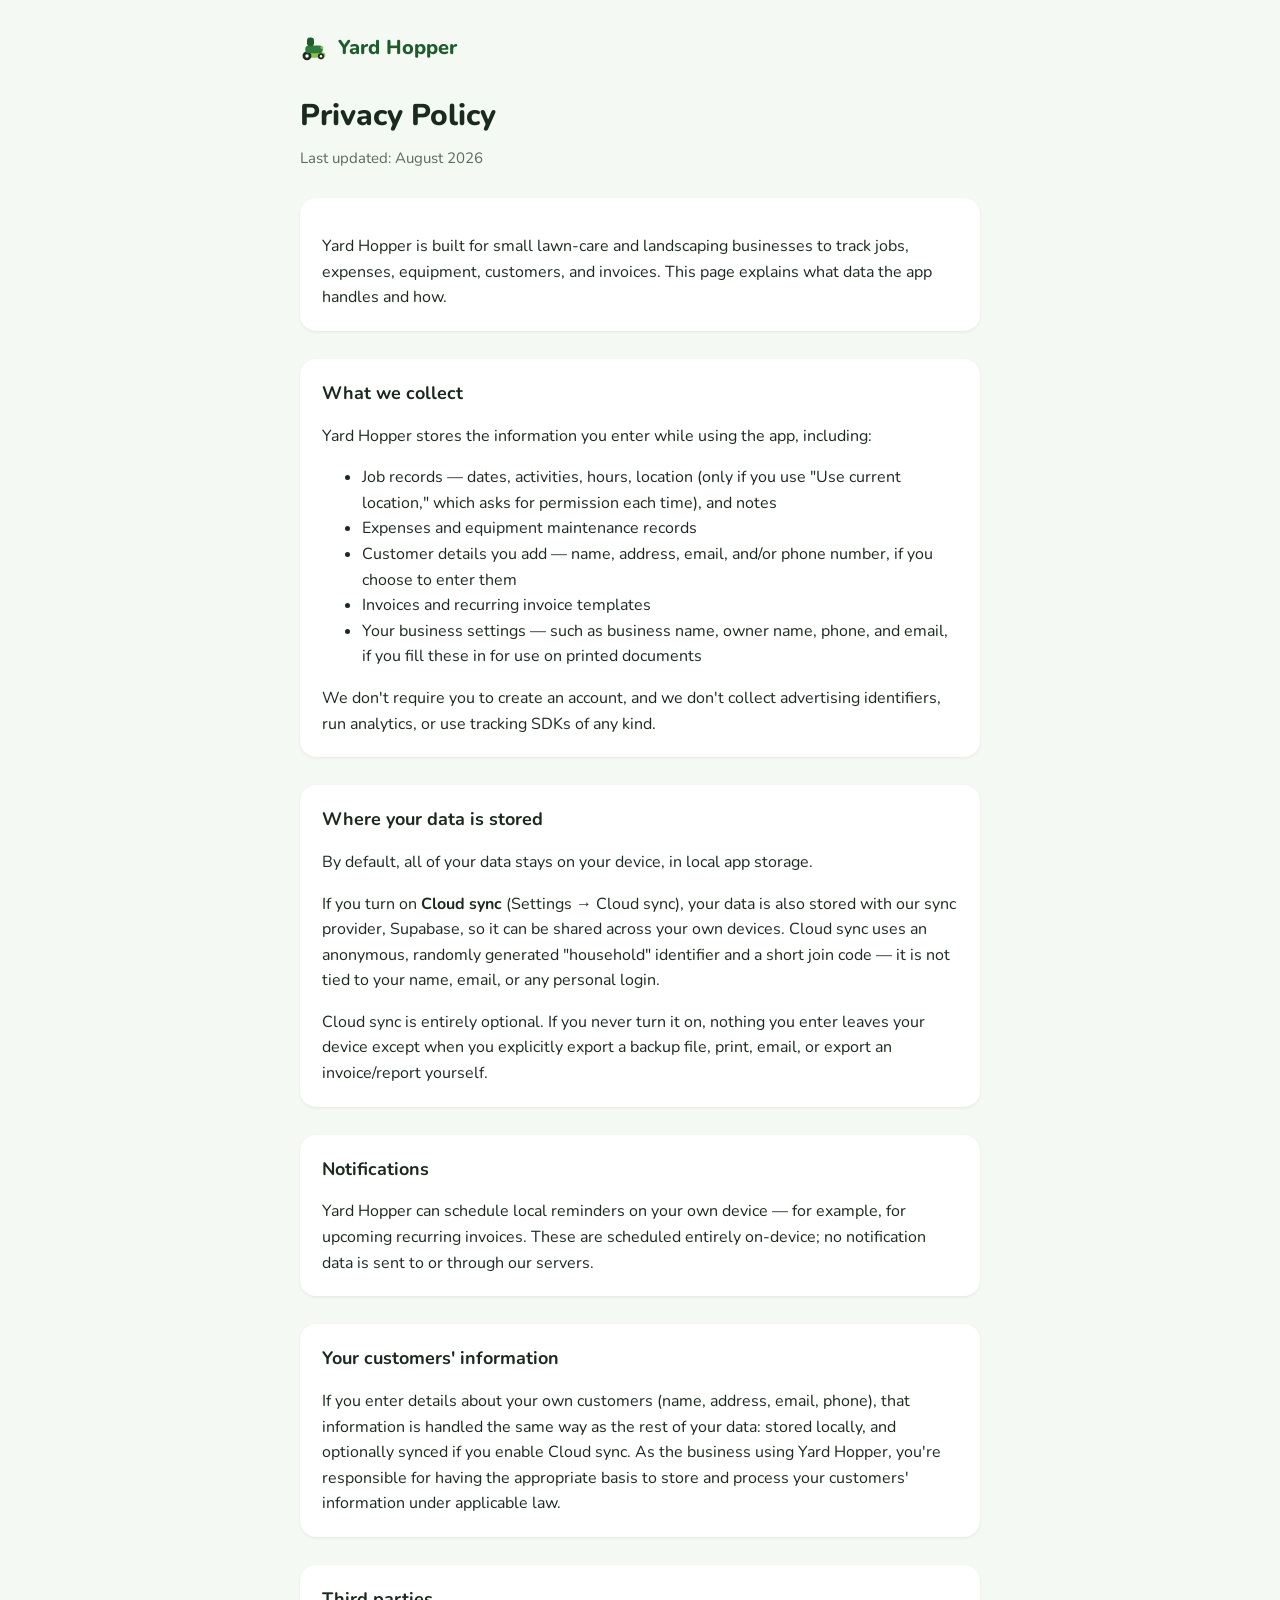
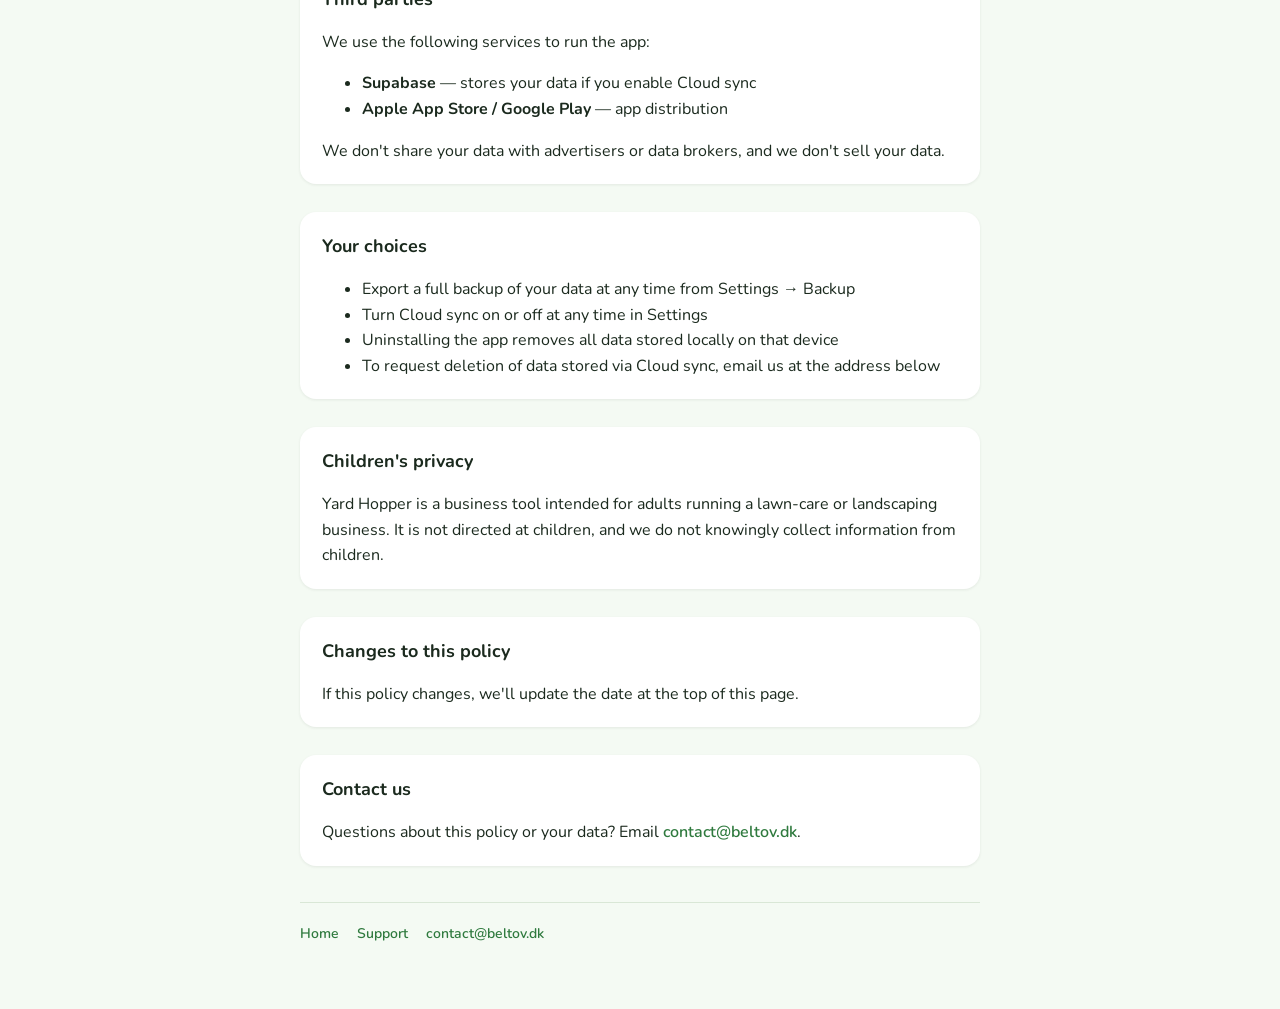
==== privacy/index.html @ 473a2838 "Add GitHub Pages support and privacy policy site Static site for GitHub Pages: landing page, support" ====
<!doctype html>
<html lang="en">
<head>
<meta charset="utf-8" />
<meta name="viewport" content="width=device-width, initial-scale=1" />
<title>Privacy Policy — Yard Hopper</title>
<meta name="description" content="Yard Hopper's privacy policy: what data is collected, how it's stored, and your choices." />
<link rel="preconnect" href="https://fonts.googleapis.com" />
<link rel="preconnect" href="https://fonts.gstatic.com" crossorigin />
<link href="https://fonts.googleapis.com/css2?family=Nunito:wght@400;600;700;800&display=swap" rel="stylesheet" />
<link rel="stylesheet" href="../style.css" />
</head>
<body>
<div class="wrap">
  <a class="brand" href="../">
    <svg width="28" height="28" viewBox="0 0 64 64" fill="none" xmlns="http://www.w3.org/2000/svg">
      <rect x="6" y="42" width="52" height="12" rx="6" fill="#8BC34A" />
      <circle cx="16" cy="50" r="10" fill="#1B2A1E" />
      <circle cx="16" cy="50" r="4" fill="#FFFFFF" />
      <circle cx="48" cy="51" r="7" fill="#1B2A1E" />
      <circle cx="48" cy="51" r="2.8" fill="#FFFFFF" />
      <rect x="12" y="26" width="40" height="18" rx="8" fill="#2F7A3E" />
      <rect x="16" y="8" width="16" height="20" rx="7" fill="#1F5C2C" />
      <circle cx="50" cy="31" r="3.2" fill="#8BC34A" />
    </svg>
    <span>Yard Hopper</span>
  </a>

  <h1>Privacy Policy</h1>
  <p class="subtitle">Last updated: August 2026</p>

  <section>
    <div class="card">
      <p>Yard Hopper is built for small lawn-care and landscaping businesses to track jobs, expenses, equipment, customers, and invoices. This page explains what data the app handles and how.</p>
    </div>
  </section>

  <section>
    <div class="card">
      <h2>What we collect</h2>
      <p>Yard Hopper stores the information you enter while using the app, including:</p>
      <ul>
        <li>Job records — dates, activities, hours, location (only if you use "Use current location," which asks for permission each time), and notes</li>
        <li>Expenses and equipment maintenance records</li>
        <li>Customer details you add — name, address, email, and/or phone number, if you choose to enter them</li>
        <li>Invoices and recurring invoice templates</li>
        <li>Your business settings — such as business name, owner name, phone, and email, if you fill these in for use on printed documents</li>
      </ul>
      <p>We don't require you to create an account, and we don't collect advertising identifiers, run analytics, or use tracking SDKs of any kind.</p>
    </div>
  </section>

  <section>
    <div class="card">
      <h2>Where your data is stored</h2>
      <p>By default, all of your data stays on your device, in local app storage.</p>
      <p>If you turn on <strong>Cloud sync</strong> (Settings → Cloud sync), your data is also stored with our sync provider, Supabase, so it can be shared across your own devices. Cloud sync uses an anonymous, randomly generated "household" identifier and a short join code — it is not tied to your name, email, or any personal login.</p>
      <p>Cloud sync is entirely optional. If you never turn it on, nothing you enter leaves your device except when you explicitly export a backup file, print, email, or export an invoice/report yourself.</p>
    </div>
  </section>

  <section>
    <div class="card">
      <h2>Notifications</h2>
      <p>Yard Hopper can schedule local reminders on your own device — for example, for upcoming recurring invoices. These are scheduled entirely on-device; no notification data is sent to or through our servers.</p>
    </div>
  </section>

  <section>
    <div class="card">
      <h2>Your customers' information</h2>
      <p>If you enter details about your own customers (name, address, email, phone), that information is handled the same way as the rest of your data: stored locally, and optionally synced if you enable Cloud sync. As the business using Yard Hopper, you're responsible for having the appropriate basis to store and process your customers' information under applicable law.</p>
    </div>
  </section>

  <section>
    <div class="card">
      <h2>Third parties</h2>
      <p>We use the following services to run the app:</p>
      <ul>
        <li><strong>Supabase</strong> — stores your data if you enable Cloud sync</li>
        <li><strong>Apple App Store / Google Play</strong> — app distribution</li>
      </ul>
      <p>We don't share your data with advertisers or data brokers, and we don't sell your data.</p>
    </div>
  </section>

  <section>
    <div class="card">
      <h2>Your choices</h2>
      <ul>
        <li>Export a full backup of your data at any time from Settings → Backup</li>
        <li>Turn Cloud sync on or off at any time in Settings</li>
        <li>Uninstalling the app removes all data stored locally on that device</li>
        <li>To request deletion of data stored via Cloud sync, email us at the address below</li>
      </ul>
    </div>
  </section>

  <section>
    <div class="card">
      <h2>Children's privacy</h2>
      <p>Yard Hopper is a business tool intended for adults running a lawn-care or landscaping business. It is not directed at children, and we do not knowingly collect information from children.</p>
    </div>
  </section>

  <section>
    <div class="card">
      <h2>Changes to this policy</h2>
      <p>If this policy changes, we'll update the date at the top of this page.</p>
    </div>
  </section>

  <section>
    <div class="card">
      <h2>Contact us</h2>
      <p>Questions about this policy or your data? Email <a href="mailto:contact@beltov.dk">contact@beltov.dk</a>.</p>
    </div>
  </section>

  <div class="footer-nav">
    <a href="../">Home</a>
    <a href="../support/">Support</a>
    <a href="mailto:contact@beltov.dk">contact@beltov.dk</a>
  </div>
</div>
</body>
</html>
---- style.css ----
:root {
  --bg: #f4faf3;
  --surface: #ffffff;
  --surface-alt: #eaf4e7;
  --primary: #2f7a3e;
  --primary-dark: #1f5c2c;
  --accent: #8bc34a;
  --text: #1b2a1e;
  --text-muted: #5a6b5d;
  --border: #d9e7d6;
}

* {
  box-sizing: border-box;
}

html {
  color-scheme: light;
}

body {
  margin: 0;
  background: var(--bg);
  color: var(--text);
  font-family: "Nunito", -apple-system, BlinkMacSystemFont, "Segoe UI", Roboto, Helvetica, Arial, sans-serif;
  line-height: 1.6;
  -webkit-font-smoothing: antialiased;
}

.wrap {
  max-width: 720px;
  margin: 0 auto;
  padding: 32px 20px 64px;
}

.brand {
  display: flex;
  align-items: center;
  gap: 10px;
  text-decoration: none;
  margin-bottom: 28px;
}

.brand svg {
  flex-shrink: 0;
}

.brand span {
  font-weight: 800;
  font-size: 20px;
  color: var(--primary-dark);
}

h1 {
  font-size: 30px;
  font-weight: 800;
  margin: 0 0 6px;
  color: var(--text);
}

.subtitle {
  color: var(--text-muted);
  font-size: 15px;
  margin: 0 0 28px;
}

h2 {
  font-size: 18px;
  font-weight: 700;
  margin: 0 0 10px;
  color: var(--text);
}

.card {
  background: var(--surface);
  border-radius: 16px;
  padding: 20px 22px;
  margin-bottom: 16px;
  box-shadow: 0 1px 3px rgba(27, 42, 30, 0.08);
}

.card p:last-child,
.card ul:last-child,
.card details:last-child {
  margin-bottom: 0;
}

a {
  color: var(--primary);
  font-weight: 600;
  text-decoration: none;
}

a:hover {
  text-decoration: underline;
}

.button {
  display: inline-block;
  background: var(--primary);
  color: #fff !important;
  font-weight: 700;
  padding: 12px 22px;
  border-radius: 10px;
  text-decoration: none !important;
}

.button:hover {
  background: var(--primary-dark);
}

details {
  border-bottom: 1px solid var(--border);
  padding: 14px 0;
}

details:last-child {
  border-bottom: none;
}

summary {
  cursor: pointer;
  font-weight: 700;
  font-size: 15px;
  list-style: none;
}

summary::-webkit-details-marker {
  display: none;
}

summary::before {
  content: "+";
  display: inline-block;
  width: 18px;
  color: var(--primary);
  font-weight: 800;
}

details[open] summary::before {
  content: "\2212";
}

details p {
  margin: 10px 0 0 18px;
  color: var(--text-muted);
  font-size: 14.5px;
}

.footer-nav {
  margin-top: 36px;
  padding-top: 20px;
  border-top: 1px solid var(--border);
  font-size: 14px;
  color: var(--text-muted);
  display: flex;
  gap: 18px;
  flex-wrap: wrap;
}

.small {
  font-size: 13.5px;
  color: var(--text-muted);
}

section {
  margin-bottom: 8px;
}

section + section {
  margin-top: 28px;
}

@media (prefers-color-scheme: dark) {
  :root {
    --bg: #12180f;
    --surface: #1a231a;
    --surface-alt: #202b1c;
    --text: #eaf2e6;
    --text-muted: #9db195;
    --border: #2a3826;
    --accent: #9ad35a;
  }

  html {
    color-scheme: dark;
  }

  .card {
    box-shadow: none;
    border: 1px solid var(--border);
  }
}
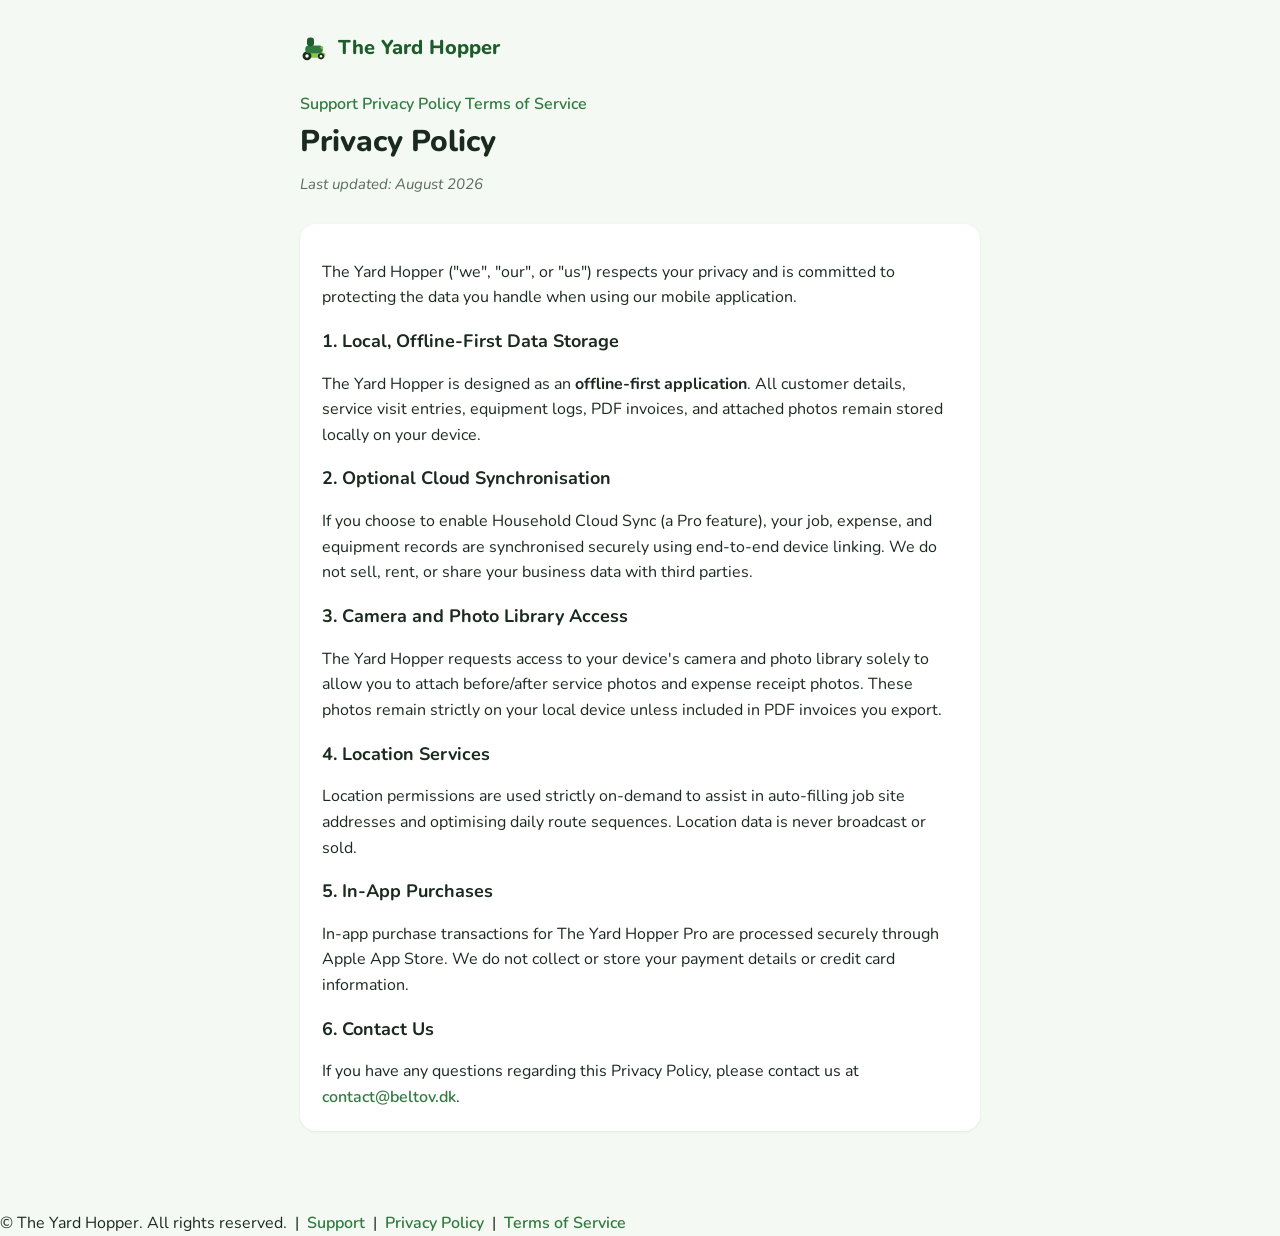
==== commit 351715a7: "feat: landing feature grid, standardized privacy, add terms page" ====
--- a/privacy/index.html
+++ b/privacy/index.html
@@ -1,128 +1,73 @@
 <!doctype html>
 <html lang="en">
 <head>
-<meta charset="utf-8" />
-<meta name="viewport" content="width=device-width, initial-scale=1" />
-<title>Privacy Policy — Yard Hopper</title>
-<meta name="description" content="Yard Hopper's privacy policy: what data is collected, how it's stored, and your choices." />
-<link rel="preconnect" href="https://fonts.googleapis.com" />
-<link rel="preconnect" href="https://fonts.gstatic.com" crossorigin />
-<link href="https://fonts.googleapis.com/css2?family=Nunito:wght@400;600;700;800&display=swap" rel="stylesheet" />
-<link rel="stylesheet" href="../style.css" />
+  <meta charset="utf-8">
+  <meta name="viewport" content="width=device-width, initial-scale=1">
+  <title>Privacy Policy — The Yard Hopper</title>
+  <meta name="description" content="The Yard Hopper's privacy policy: what data is collected, how it's stored, and your choices.">
+  <link rel="preconnect" href="https://fonts.googleapis.com">
+  <link rel="preconnect" href="https://fonts.gstatic.com" crossorigin>
+  <link href="https://fonts.googleapis.com/css2?family=Nunito:wght@400;600;700;800&display=swap" rel="stylesheet">
+  <link rel="stylesheet" href="../style.css">
 </head>
 <body>
 <div class="wrap">
+
   <a class="brand" href="../">
     <svg width="28" height="28" viewBox="0 0 64 64" fill="none" xmlns="http://www.w3.org/2000/svg">
-      <rect x="6" y="42" width="52" height="12" rx="6" fill="#8BC34A" />
-      <circle cx="16" cy="50" r="10" fill="#1B2A1E" />
-      <circle cx="16" cy="50" r="4" fill="#FFFFFF" />
-      <circle cx="48" cy="51" r="7" fill="#1B2A1E" />
-      <circle cx="48" cy="51" r="2.8" fill="#FFFFFF" />
-      <rect x="12" y="26" width="40" height="18" rx="8" fill="#2F7A3E" />
-      <rect x="16" y="8" width="16" height="20" rx="7" fill="#1F5C2C" />
-      <circle cx="50" cy="31" r="3.2" fill="#8BC34A" />
+      <rect x="6" y="42" width="52" height="12" rx="6" fill="#8BC34A"/>
+      <circle cx="16" cy="50" r="10" fill="#1B2A1E"/>
+      <circle cx="16" cy="50" r="4" fill="#FFFFFF"/>
+      <circle cx="48" cy="51" r="7" fill="#1B2A1E"/>
+      <circle cx="48" cy="51" r="2.8" fill="#FFFFFF"/>
+      <rect x="12" y="26" width="40" height="18" rx="8" fill="#2F7A3E"/>
+      <rect x="16" y="8" width="16" height="20" rx="7" fill="#1F5C2C"/>
+      <circle cx="50" cy="31" r="3.2" fill="#8BC34A"/>
     </svg>
-    <span>Yard Hopper</span>
+    <span>The Yard Hopper</span>
   </a>
 
+  <nav>
+    <a href="../support">Support</a>
+    <a href="./">Privacy Policy</a>
+    <a href="../terms">Terms of Service</a>
+  </nav>
+
   <h1>Privacy Policy</h1>
-  <p class="subtitle">Last updated: August 2026</p>
+  <p class="subtitle"><em>Last updated: August 2026</em></p>
 
   <section>
     <div class="card">
-      <p>Yard Hopper is built for small lawn-care and landscaping businesses to track jobs, expenses, equipment, customers, and invoices. This page explains what data the app handles and how.</p>
+      <p>The Yard Hopper ("we", "our", or "us") respects your privacy and is committed to protecting the data you handle when using our mobile application.</p>
+
+      <h2>1. Local, Offline-First Data Storage</h2>
+      <p>The Yard Hopper is designed as an <strong>offline-first application</strong>. All customer details, service visit entries, equipment logs, PDF invoices, and attached photos remain stored locally on your device.</p>
+
+      <h2>2. Optional Cloud Synchronisation</h2>
+      <p>If you choose to enable Household Cloud Sync (a Pro feature), your job, expense, and equipment records are synchronised securely using end-to-end device linking. We do not sell, rent, or share your business data with third parties.</p>
+
+      <h2>3. Camera and Photo Library Access</h2>
+      <p>The Yard Hopper requests access to your device's camera and photo library solely to allow you to attach before/after service photos and expense receipt photos. These photos remain strictly on your local device unless included in PDF invoices you export.</p>
+
+      <h2>4. Location Services</h2>
+      <p>Location permissions are used strictly on-demand to assist in auto-filling job site addresses and optimising daily route sequences. Location data is never broadcast or sold.</p>
+
+      <h2>5. In-App Purchases</h2>
+      <p>In-app purchase transactions for The Yard Hopper Pro are processed securely through Apple App Store. We do not collect or store your payment details or credit card information.</p>
+
+      <h2>6. Contact Us</h2>
+      <p>If you have any questions regarding this Privacy Policy, please contact us at <a href="mailto:contact@beltov.dk">contact@beltov.dk</a>.</p>
     </div>
   </section>
 
-  <section>
-    <div class="card">
-      <h2>What we collect</h2>
-      <p>Yard Hopper stores the information you enter while using the app, including:</p>
-      <ul>
-        <li>Job records — dates, activities, hours, location (only if you use "Use current location," which asks for permission each time), and notes</li>
-        <li>Expenses and equipment maintenance records</li>
-        <li>Customer details you add — name, address, email, and/or phone number, if you choose to enter them</li>
-        <li>Invoices and recurring invoice templates</li>
-        <li>Your business settings — such as business name, owner name, phone, and email, if you fill these in for use on printed documents</li>
-      </ul>
-      <p>We don't require you to create an account, and we don't collect advertising identifiers, run analytics, or use tracking SDKs of any kind.</p>
-    </div>
-  </section>
+</div>
 
-  <section>
-    <div class="card">
-      <h2>Where your data is stored</h2>
-      <p>By default, all of your data stays on your device, in local app storage.</p>
-      <p>If you turn on <strong>Cloud sync</strong> (Settings → Cloud sync), your data is also stored with our sync provider, Supabase, so it can be shared across your own devices. Cloud sync uses an anonymous, randomly generated "household" identifier and a short join code — it is not tied to your name, email, or any personal login.</p>
-      <p>Cloud sync is entirely optional. If you never turn it on, nothing you enter leaves your device except when you explicitly export a backup file, print, email, or export an invoice/report yourself.</p>
-    </div>
-  </section>
+<footer>
+  &copy; The Yard Hopper. All rights reserved. &nbsp;|&nbsp;
+  <a href="../support">Support</a> &nbsp;|&nbsp;
+  <a href="./">Privacy Policy</a> &nbsp;|&nbsp;
+  <a href="../terms">Terms of Service</a>
+</footer>
 
-  <section>
-    <div class="card">
-      <h2>Notifications</h2>
-      <p>Yard Hopper can schedule local reminders on your own device — for example, for upcoming recurring invoices. These are scheduled entirely on-device; no notification data is sent to or through our servers.</p>
-    </div>
-  </section>
-
-  <section>
-    <div class="card">
-      <h2>Your customers' information</h2>
-      <p>If you enter details about your own customers (name, address, email, phone), that information is handled the same way as the rest of your data: stored locally, and optionally synced if you enable Cloud sync. As the business using Yard Hopper, you're responsible for having the appropriate basis to store and process your customers' information under applicable law.</p>
-    </div>
-  </section>
-
-  <section>
-    <div class="card">
-      <h2>Third parties</h2>
-      <p>We use the following services to run the app:</p>
-      <ul>
-        <li><strong>Supabase</strong> — stores your data if you enable Cloud sync</li>
-        <li><strong>Apple App Store / Google Play</strong> — app distribution</li>
-      </ul>
-      <p>We don't share your data with advertisers or data brokers, and we don't sell your data.</p>
-    </div>
-  </section>
-
-  <section>
-    <div class="card">
-      <h2>Your choices</h2>
-      <ul>
-        <li>Export a full backup of your data at any time from Settings → Backup</li>
-        <li>Turn Cloud sync on or off at any time in Settings</li>
-        <li>Uninstalling the app removes all data stored locally on that device</li>
-        <li>To request deletion of data stored via Cloud sync, email us at the address below</li>
-      </ul>
-    </div>
-  </section>
-
-  <section>
-    <div class="card">
-      <h2>Children's privacy</h2>
-      <p>Yard Hopper is a business tool intended for adults running a lawn-care or landscaping business. It is not directed at children, and we do not knowingly collect information from children.</p>
-    </div>
-  </section>
-
-  <section>
-    <div class="card">
-      <h2>Changes to this policy</h2>
-      <p>If this policy changes, we'll update the date at the top of this page.</p>
-    </div>
-  </section>
-
-  <section>
-    <div class="card">
-      <h2>Contact us</h2>
-      <p>Questions about this policy or your data? Email <a href="mailto:contact@beltov.dk">contact@beltov.dk</a>.</p>
-    </div>
-  </section>
-
-  <div class="footer-nav">
-    <a href="../">Home</a>
-    <a href="../support/">Support</a>
-    <a href="mailto:contact@beltov.dk">contact@beltov.dk</a>
-  </div>
-</div>
 </body>
 </html>
